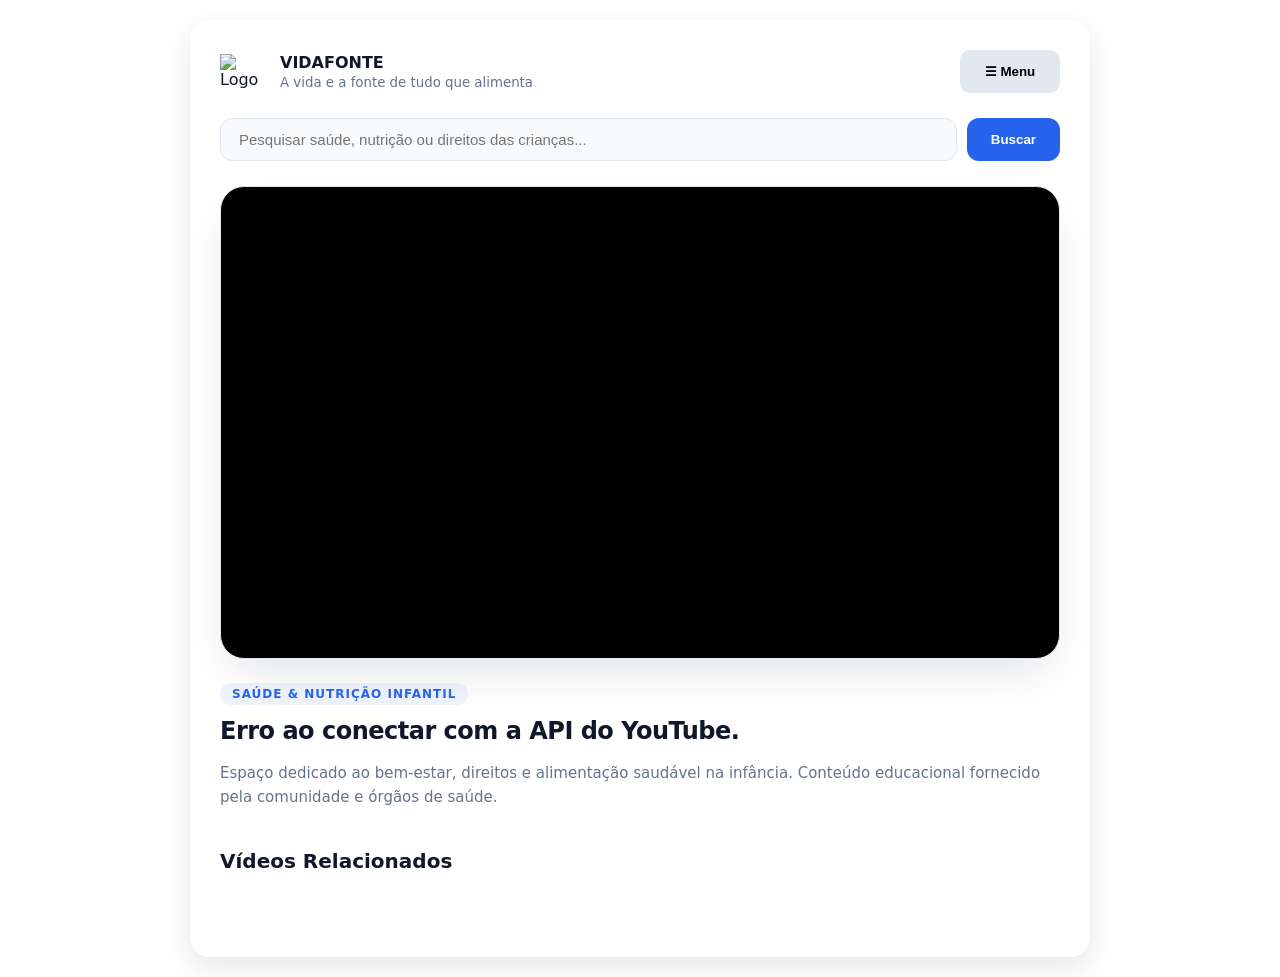
==== index.html @ 1027404d "Add files via upload" ====
<!DOCTYPE html>
<html lang="pt">

<head>
    <meta charset="UTF-8">
    <meta name="viewport" content="width=device-width, initial-scale=1.0">
    <title>VIDAFONTE - Saúde Infantil e Nutrição</title>

    <style>
:root {
    --bg-principal: #ffffff;
    --bg-card: #f8fafc;
    --accent: #2563eb;
    --texto: #0f172a;
    --sub-texto: #64748b;
    --borda-suave: #e2e8f0;
}

/* ================================
   CONFIGURAÇÃO GERAL
================================ */

* {
    box-sizing: border-box;
}

html {
    width: 100%;
}

body {
    margin: 0;
    font-family: 'Segoe UI', system-ui, -apple-system, sans-serif;
    background: var(--bg-principal);
    color: var(--texto);
    overflow-x: hidden;
    min-height: 100vh;
}

/* ================================
   CONTAINER PRINCIPAL
================================ */

.container {
    width: calc(100% - 40px);
    max-width: 900px;
    margin: 20px auto;
    background: white;
    border-radius: 20px;
    padding: 30px;
    box-shadow: 0 10px 30px rgba(0, 0, 0, 0.1);
}

/* ================================
   CABEÇALHO
================================ */

.header {
    display: flex;
    justify-content: space-between;
    align-items: center;
    gap: 20px;
}

.logo {
    display: flex;
    align-items: center;
    gap: 10px;
    min-width: 0;
}

.logo img {
    width: 50px;
    height: auto;
    flex-shrink: 0;
}

.logo small {
    color: var(--sub-texto);
}

/* ================================
   MENU DROPDOWN
================================ */

.menu-container {
    position: relative;
    display: inline-block;
    cursor: pointer;
    flex-shrink: 0;
}

.menu-btn {
    cursor: pointer;
    padding: 14px;
    border-radius: 10px;
    width: 100px;
    border: none;
    background: #e2e8f0;
    font-weight: 600;
}

.dropdown {
    display: none;
    position: absolute;
    top: 100%;
    right: 0;
    width: 220px;
    max-width: calc(100vw - 30px);
    background: rgb(227, 227, 235);
    border-radius: 10px;
    box-shadow: 0 0 12px rgba(0, 0, 0, 0.2);
    overflow: hidden;
    z-index: 1000;
}

.dropdown a {
    display: block;
    padding: 12px;
    text-decoration: none;
    color: #222;
    border-bottom: 1px solid #eee;
}

.dropdown a:hover {
    background: #f5f5f5;
}

/* ================================
   BARRA DE PESQUISA
================================ */

.search-bar-container {
    display: flex;
    gap: 10px;
    margin: 25px 0 15px 0;
    width: 100%;
}

.search-bar-container input {
    flex: 1;
    padding: 12px 18px;
    border: 1px solid var(--borda-suave);
    border-radius: 12px;
    font-size: 15px;
    outline: none;
    background: var(--bg-card);
    transition: border-color 0.2s;
}

.search-bar-container input:focus {
    border-color: var(--accent);
    background: #fff;
}

.search-bar-container button {
    background: var(--accent);
    color: white;
    border: none;
    padding: 12px 24px;
    border-radius: 12px;
    font-weight: 600;
    cursor: pointer;
    transition: background 0.2s;
}

.search-bar-container button:hover {
    background: #1d4ed8;
}

/* ================================
   CONTEÚDO PRINCIPAL
================================ */

.content-wrapper {
    width: 100%;
    max-width: 1200px;
    margin: 0 auto;
    padding: 10px 0 30px;
}

.secao-player {
    margin-bottom: 40px;
    position: relative;
}

.player-moldura {
    width: 100%;
    background: #000;
    border-radius: 24px;
    overflow: hidden;
    box-shadow: 0 20px 50px -15px rgba(15, 23, 42, 0.15);
    aspect-ratio: 16 / 9;
    border: 1px solid var(--borda-suave);
}

#videoPrincipal {
    width: 100%;
    height: 100%;
    border: none;
}

/* ================================
   INFORMAÇÕES DO VÍDEO
================================ */

.info-video-principal {
    margin-top: 24px;
}

.tag-canal {
    display: inline-block;
    background: rgba(37, 99, 235, 0.08);
    color: var(--accent);
    padding: 4px 12px;
    border-radius: 20px;
    font-size: 12px;
    font-weight: 600;
    text-transform: uppercase;
    letter-spacing: 1px;
    margin-bottom: 12px;
}

h1#tituloVideo {
    font-size: 24px;
    margin: 0 0 16px;
    font-weight: 700;
    letter-spacing: -0.5px;
}

.descricao-texto {
    color: var(--sub-texto);
    font-size: 15px;
    line-height: 1.6;
    margin-top: 15px;
}

/* ================================
   VITRINE DE VÍDEOS
================================ */

.secao-vitrine {
    margin-top: 40px;
}

.vitrine-topo {
    display: flex;
    justify-content: space-between;
    align-items: center;
    margin-bottom: 24px;
}

.vitrine-titulo {
    font-size: 20px;
    font-weight: 700;
    margin: 0;
}

.grade-conteudo {
    display: grid;
    grid-template-columns: repeat(auto-fit, minmax(min(260px, 100%), 1fr));
    gap: 20px;
}

.card-streaming {
    background: var(--bg-card);
    border-radius: 16px;
    overflow: hidden;
    cursor: pointer;
    border: 1px solid var(--borda-suave);
    transition: transform 0.3s, border-color 0.3s;
}

.card-streaming:hover {
    transform: translateY(-4px);
    border-color: rgba(37, 99, 235, 0.4);
}

.preview-video-container {
    width: 100%;
    aspect-ratio: 16 / 9;
    background: #000;
    position: relative;
    overflow: hidden;
}

.preview-video-container img {
    width: 100%;
    height: 100%;
    object-fit: cover;
}

.detalhes-card {
    padding: 15px;
}

.detalhes-card h4 {
    margin: 0 0 8px;
    font-size: 14px;
    font-weight: 600;
    line-height: 1.4;
    color: var(--texto);
}

.detalhes-card .categoria-card {
    font-size: 11px;
    text-transform: uppercase;
    color: var(--accent);
    font-weight: 700;
    margin-bottom: 4px;
}

/* ================================
   RESPONSIVIDADE
================================ */

@media (max-width: 600px) {
    .container {
        width: calc(100% - 20px);
        padding: 15px;
    }
    .grade-conteudo {
        grid-template-columns: 1fr;
    }
    .search-bar-container {
        flex-direction: column;
    }
    .search-bar-container button {
        width: 100%;
    }
}
    </style>
</head>

<body>

    <div class="container">
        <!-- HEADER -->
        <div class="header">
            <div class="logo">
                <img src="conceito-de-design-do-logotipo-da-super-nutricao_761413-6186.avif" alt="Logo">
                <div>
                    <strong>VIDAFONTE</strong><br>
                    <small>A vida e a fonte de tudo que alimenta</small>
                </div>
            </div>

            <div class="menu-container">
                <button class="menu-btn" onclick="toggleMenu()">☰ Menu</button>
                <div class="dropdown" id="menu">
                    <a href="cooonver.html"> Assistente IA</a>
                    <a href="puto.html"> Perfil</a>
                    <a href="difinicoes.html"> Definições</a>
                    <a href="acessibilidade.html"> Acessibilidade</a>
                    <a href="feedback.html"> Feedback</a>
                    <a href="Denuncia.html"> Denúncia</a>
                    <a href="sobree.html">ℹ Sobre</a>
                    <a href="Login 2.js.html"> Sair da Conta</a>
                </div>
            </div>
        </div>

        <!-- BARRA DE PESQUISA -->
        <div class="search-bar-container">
            <input type="text" id="campoPesquisa" placeholder="Pesquisar saúde, nutrição ou direitos das crianças...">
            <button onclick="realizarPesquisa()">Buscar</button>
        </div>

        <!-- CONTEÚDO PRINCIPAL -->
        <div class="content-wrapper">
            
            <!-- Zona do Player do YouTube -->
            <section class="secao-player">
                <div class="player-moldura">
                    <iframe id="videoPrincipal" src="" allow="accelerometer; autoplay; clipboard-write; encrypted-media; gyroscope; picture-in-picture" allowfullscreen></iframe>
                </div>

                <div class="info-video-principal">
                    <span class="tag-canal">Saúde & Nutrição Infantil</span>
                    <h1 id="tituloVideo">Carregando conteúdo...</h1>
                    <p class="descricao-texto">
                        Espaço dedicado ao bem-estar, direitos e alimentação saudável na infância. Conteúdo educacional fornecido pela comunidade e órgãos de saúde.
                    </p>
                </div>
            </section>

            <!-- Vitrine de Recomendações -->
            <section class="secao-vitrine">
                <div class="vitrine-topo">
                    <h3 class="vitrine-titulo">Vídeos Relacionados</h3>
                </div>
                
                <div id="listaVideosLaterais" class="grade-conteudo">
                    <!-- Vídeos do YouTube serão inseridos aqui dinamicamente -->
                </div>
            </section>

        </div>
    </div>

    <script>
        // COLE SUA CHAVE DE API DO YOUTUBE AQUI ABAIXO:
        const API_KEY = 'AIzaSyAIVenDhGIM1LxmKqV6yWnnQmt8FpguHSk'; 

        // Contexto fixo para garantir que as pesquisas fiquem no tema do site
        const CONTEXTO_BASE = 'saude infantil nutricao alimentacao saudavel direitos das criancas';

        function toggleMenu() {
            const menu = document.getElementById('menu');
            menu.style.display = (menu.style.display === 'block') ? 'none' : 'block';
        }

        // Evento para pesquisar ao pressionar Enter no campo de entrada
        document.getElementById('campoPesquisa').addEventListener('keypress', function (e) {
            if (e.key === 'Enter') {
                realizarPesquisa();
            }
        });

        function realizarPesquisa() {
            const termoUsuario = document.getElementById('campoPesquisa').value.trim();
            if (termoUsuario) {
                // Combina o termo do usuário com o contexto de saúde e nutrição infantil
                const buscaCombinada = `${termoUsuario} ${CONTEXTO_BASE}`;
                carregarVideosYouTube(buscaCombinada);
            } else {
                carregarVideosYouTube(CONTEXTO_BASE);
            }
        }

        async function carregarVideosYouTube(termoBusca) {
            const url = `https://www.googleapis.com/youtube/v3/search?part=snippet&maxResults=7&q=${encodeURIComponent(termoBusca)}&type=video&key=${API_KEY}`;

            try {
                const response = await fetch(url);
                const data = await response.json();

                if (data.items && data.items.length > 0) {
                    // Define o primeiro resultado como o vídeo em destaque
                    const primeiroVideo = data.items[0];
                    reproduzirVideo(primeiroVideo.id.videoId, primeiroVideo.snippet.title);

                    // Renderiza os restantes na vitrine inferior
                    const containerVitrine = document.getElementById("listaVideosLaterais");
                    containerVitrine.innerHTML = '';

                    data.items.slice(1).forEach(item => {
                        const videoId = item.id.videoId;
                        const titulo = item.snippet.title;
                        const capa = item.snippet.thumbnails.high.url;

                        containerVitrine.innerHTML += `
                            <div class="card-streaming" onclick="reproduzirVideo('${videoId}', '${escapeHtml(titulo)}')">
                                <div class="preview-video-container">
                                    <img src="${capa}" alt="${titulo}">
                                </div>
                                <div class="detalhes-card">
                                    <div class="categoria-card">Saúde & Nutrição</div>
                                    <h4>${titulo}</h4>
                                    <p>VIDAFONTE - YouTube</p>
                                </div>
                            </div>
                        `;
                    });
                } else {
                    document.getElementById('tituloVideo').innerText = "Nenhum vídeo encontrado.";
                }
            } catch (error) {
                console.error("Erro ao carregar vídeos:", error);
                document.getElementById('tituloVideo').innerText = "Erro ao conectar com a API do YouTube.";
            }
        }

     function reproduzirVideo(videoId, titulo) {
    const player = document.getElementById('videoPrincipal');
    
    // Adiciona origin e remove parâmetros incompatíveis para evitar o Error 153
    const origin = window.location.origin !== "null" ? window.location.origin : "http://localhost";
    player.src = `https://www.youtube.com/embed/${videoId}?autoplay=1&enablejsapi=1&origin=${encodeURIComponent(origin)}`;
    
    document.getElementById('tituloVideo').innerText = titulo;
    window.scrollTo({ top: 0, behavior: 'smooth' });
}

        function escapeHtml(text) {
            return text.replace(/'/g, "\\'").replace(/"/g, '&quot;');
        }

        // Carrega os vídeos iniciais ao abrir a página
        window.onload = () => carregarVideosYouTube(CONTEXTO_BASE);
    </script>

</body>
</html>
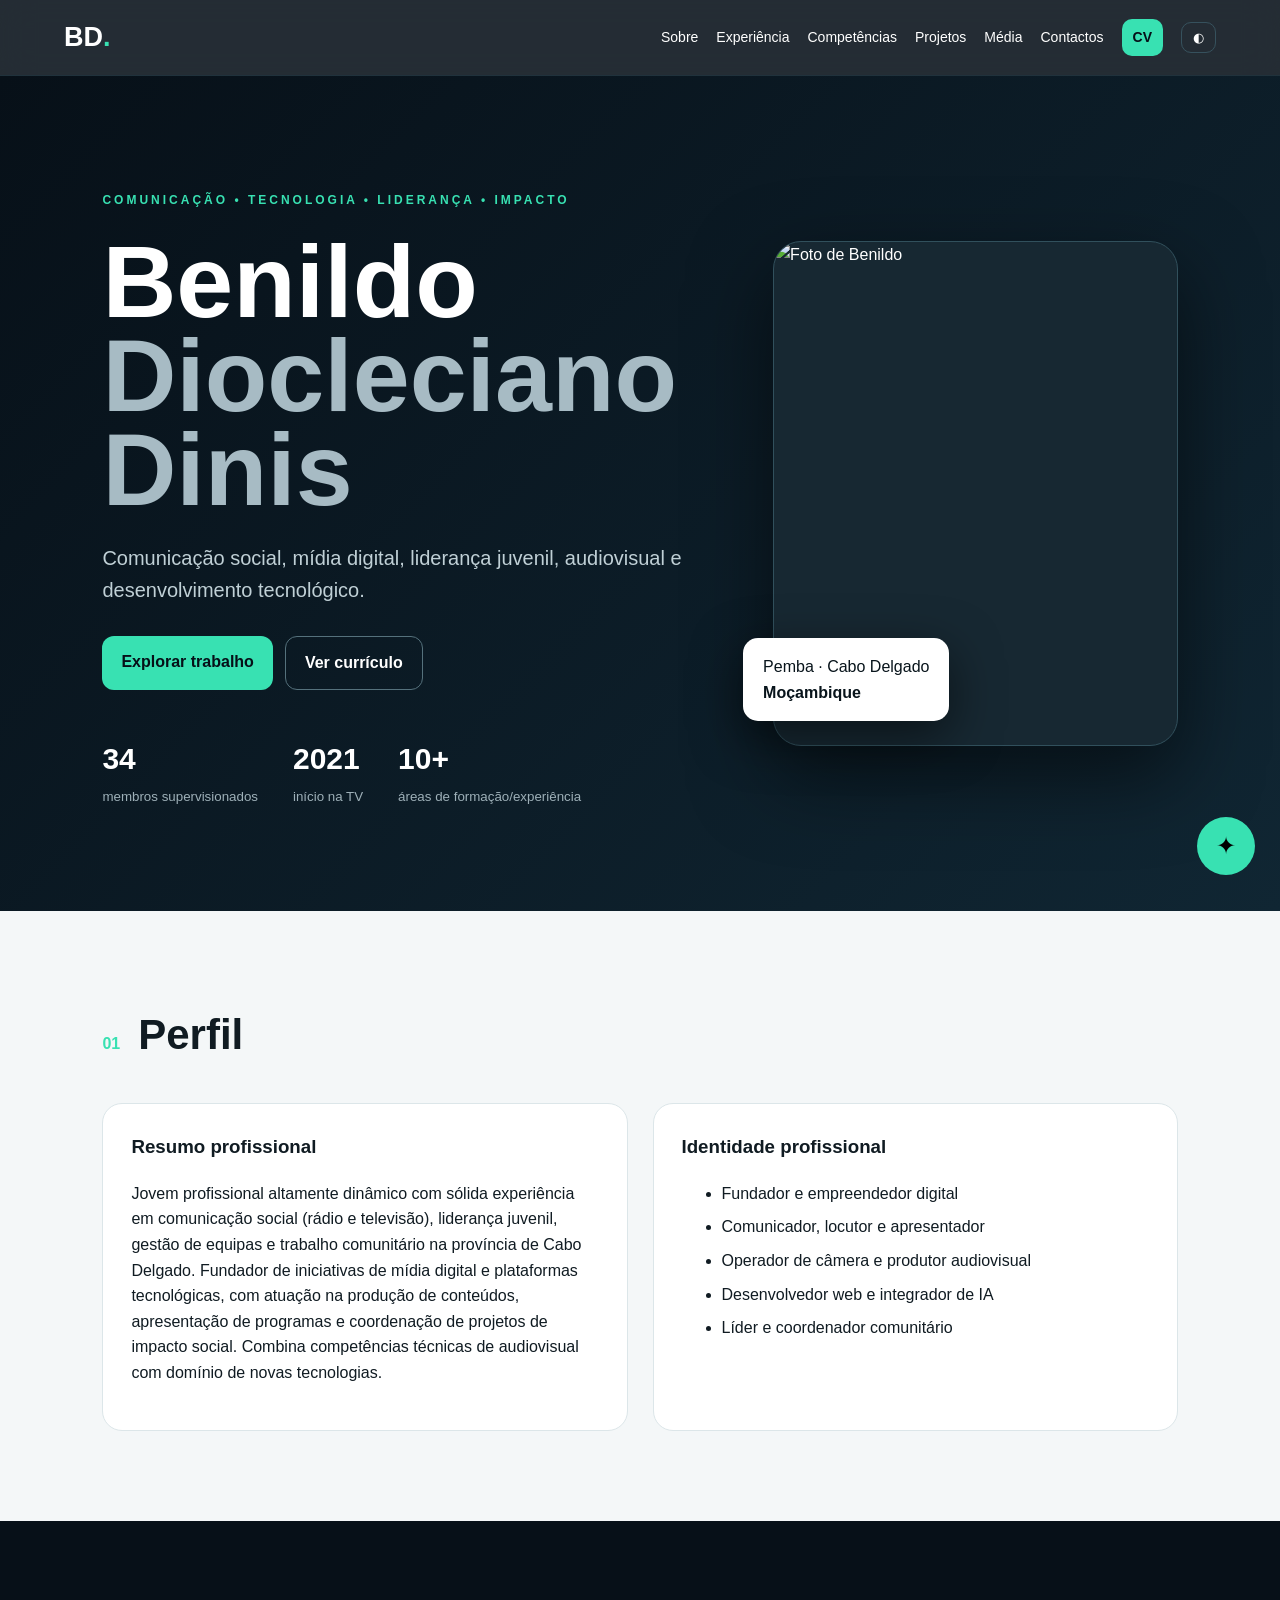
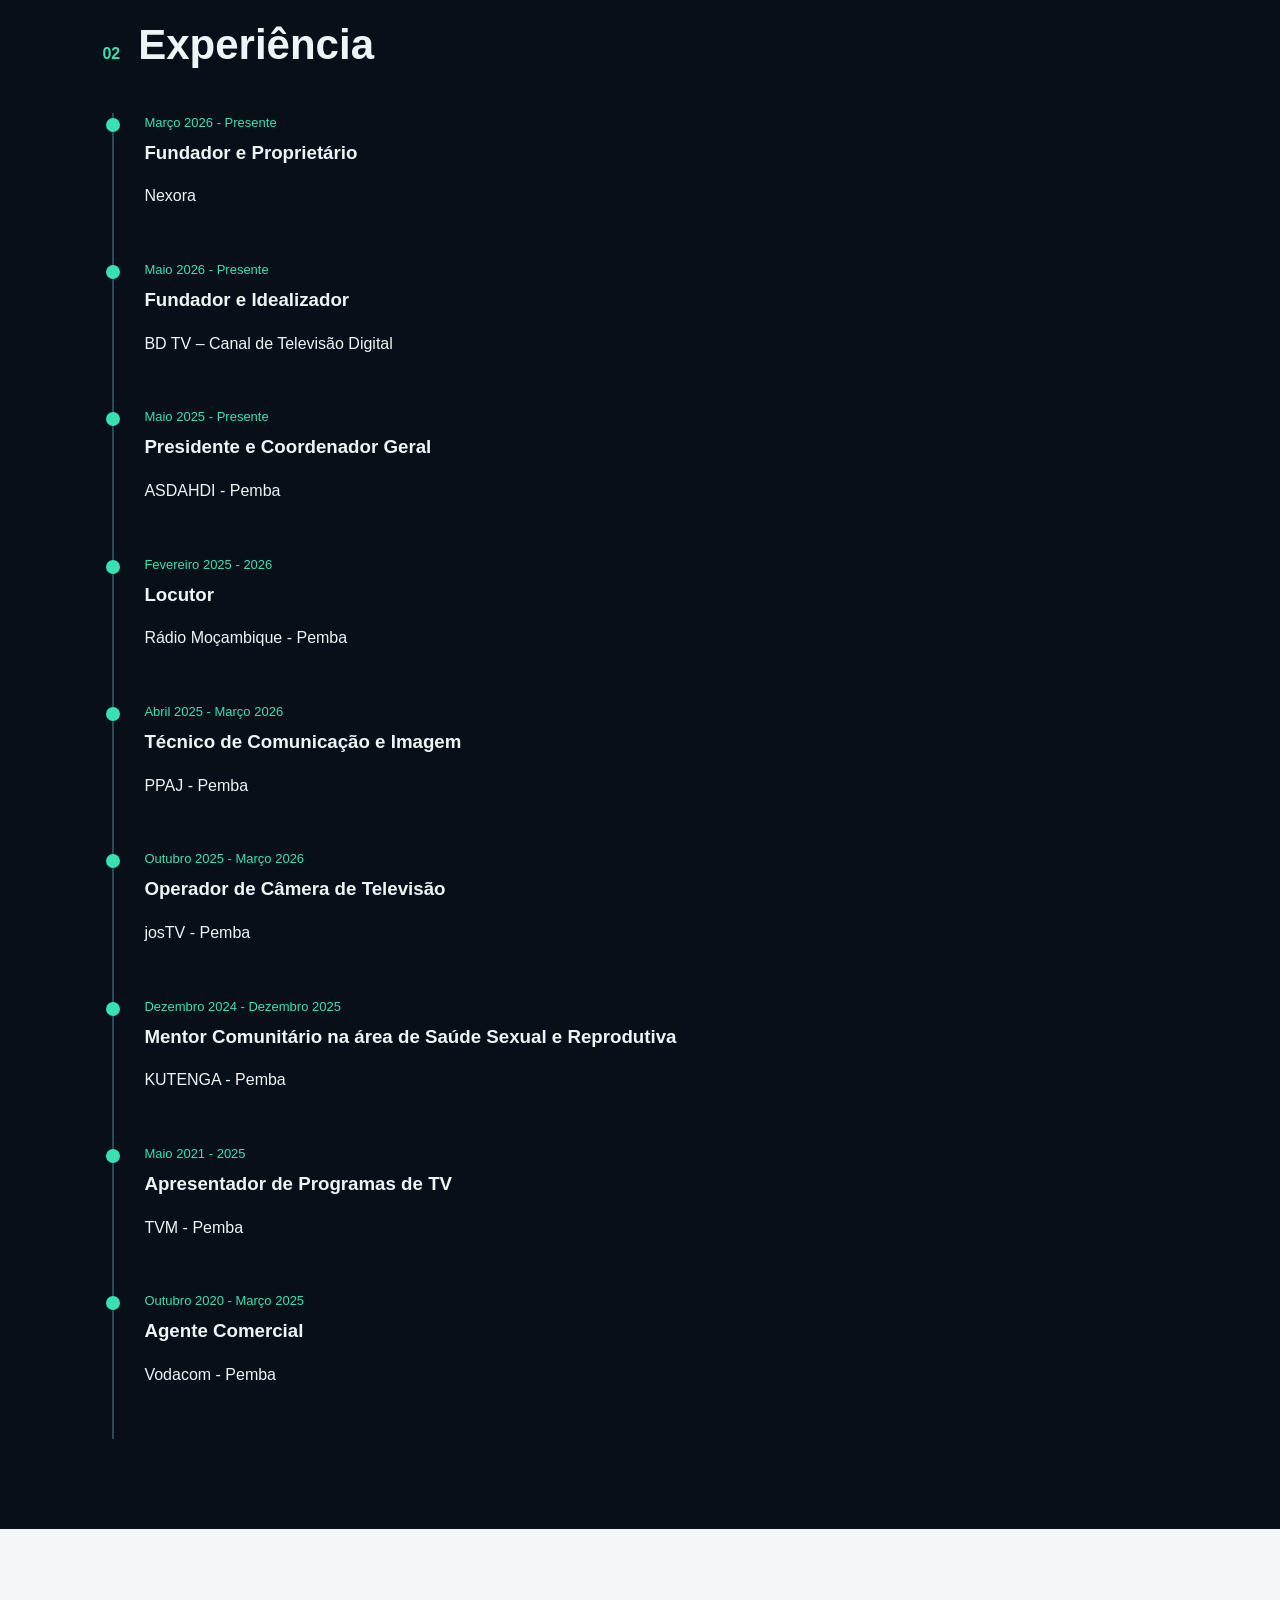
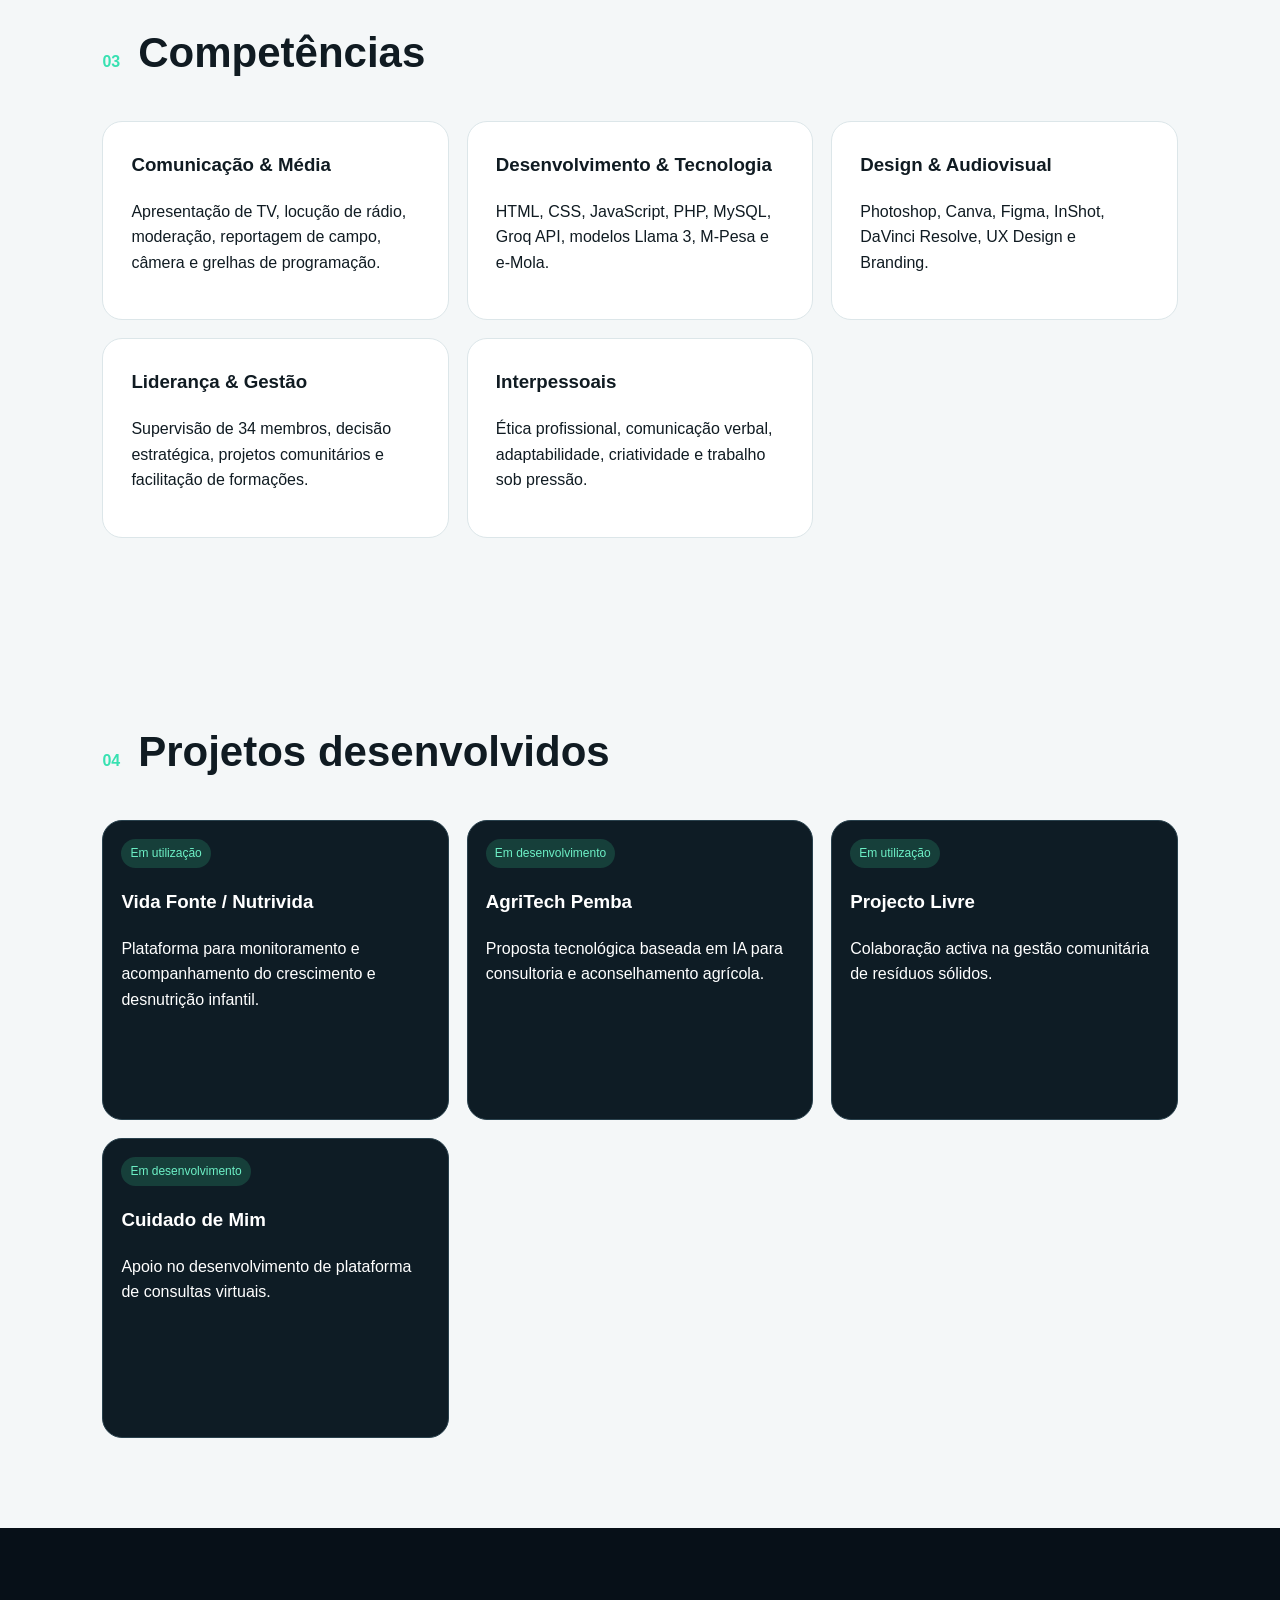
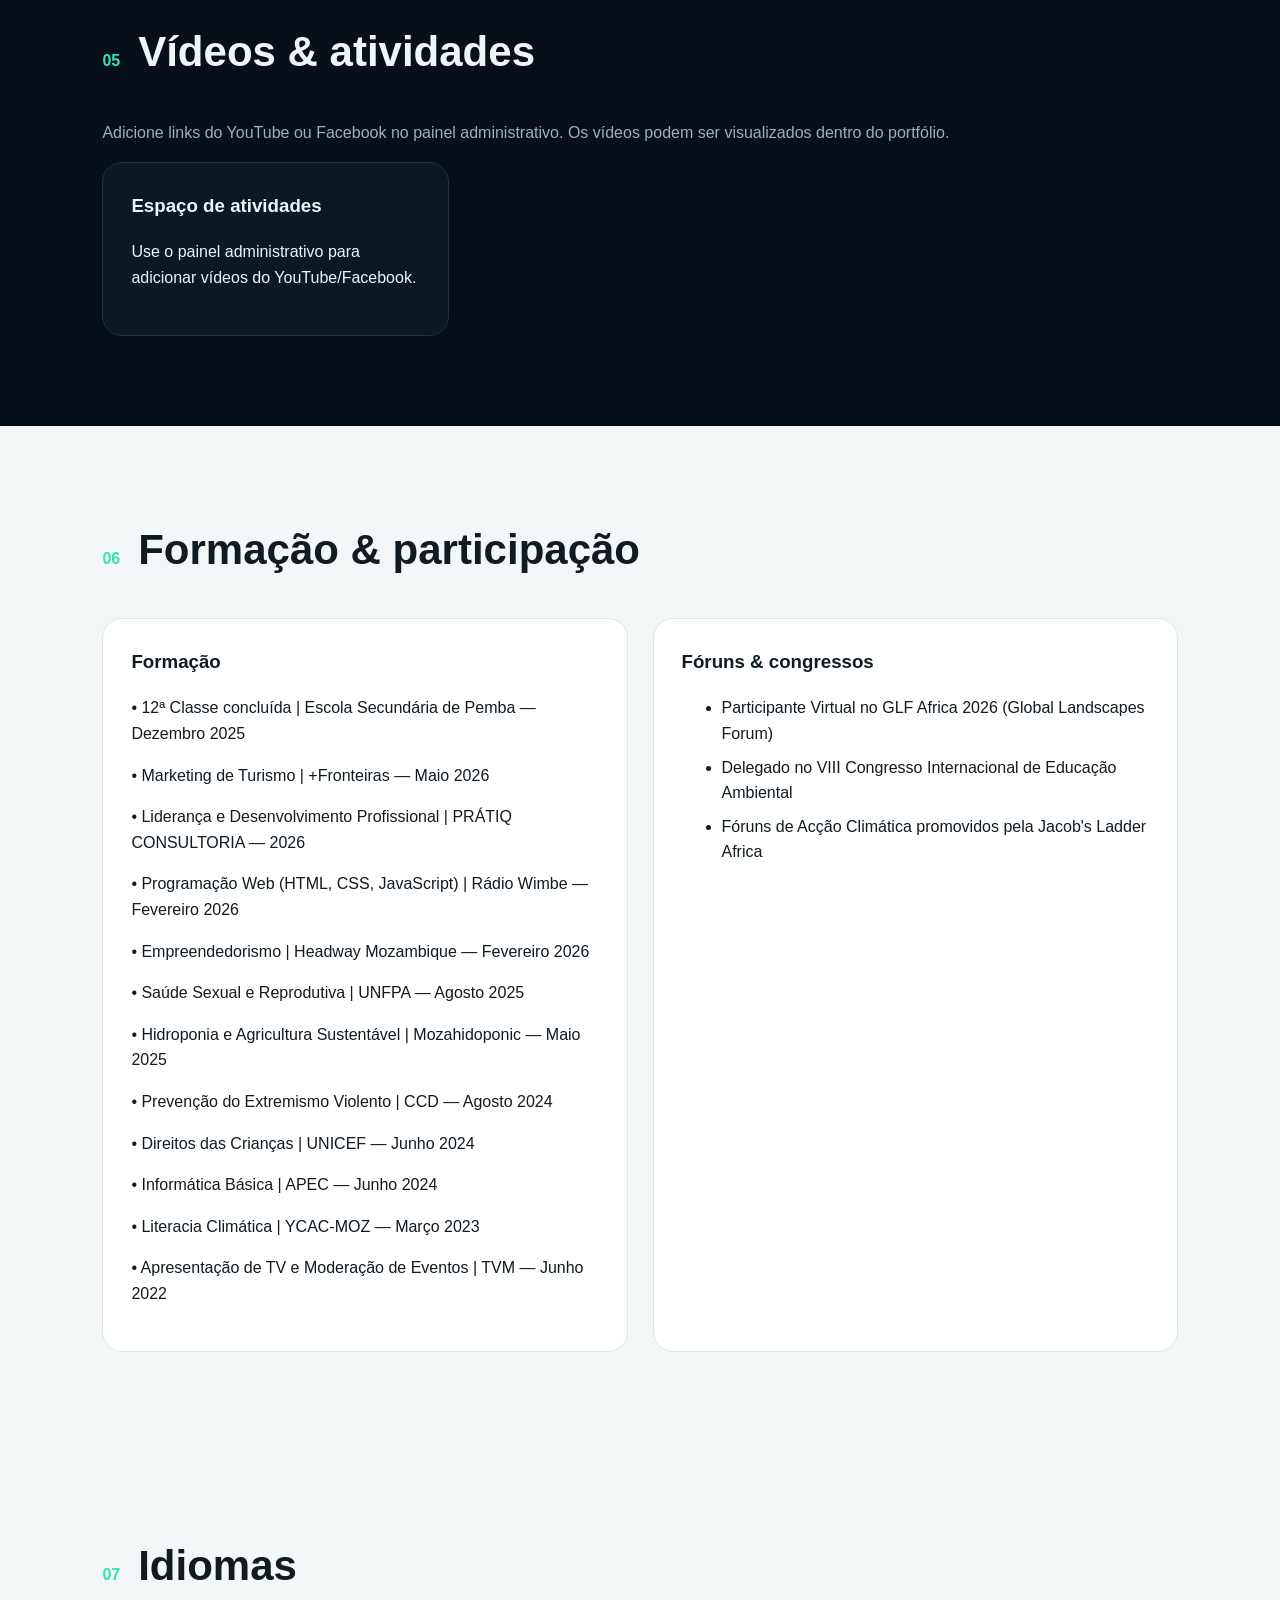
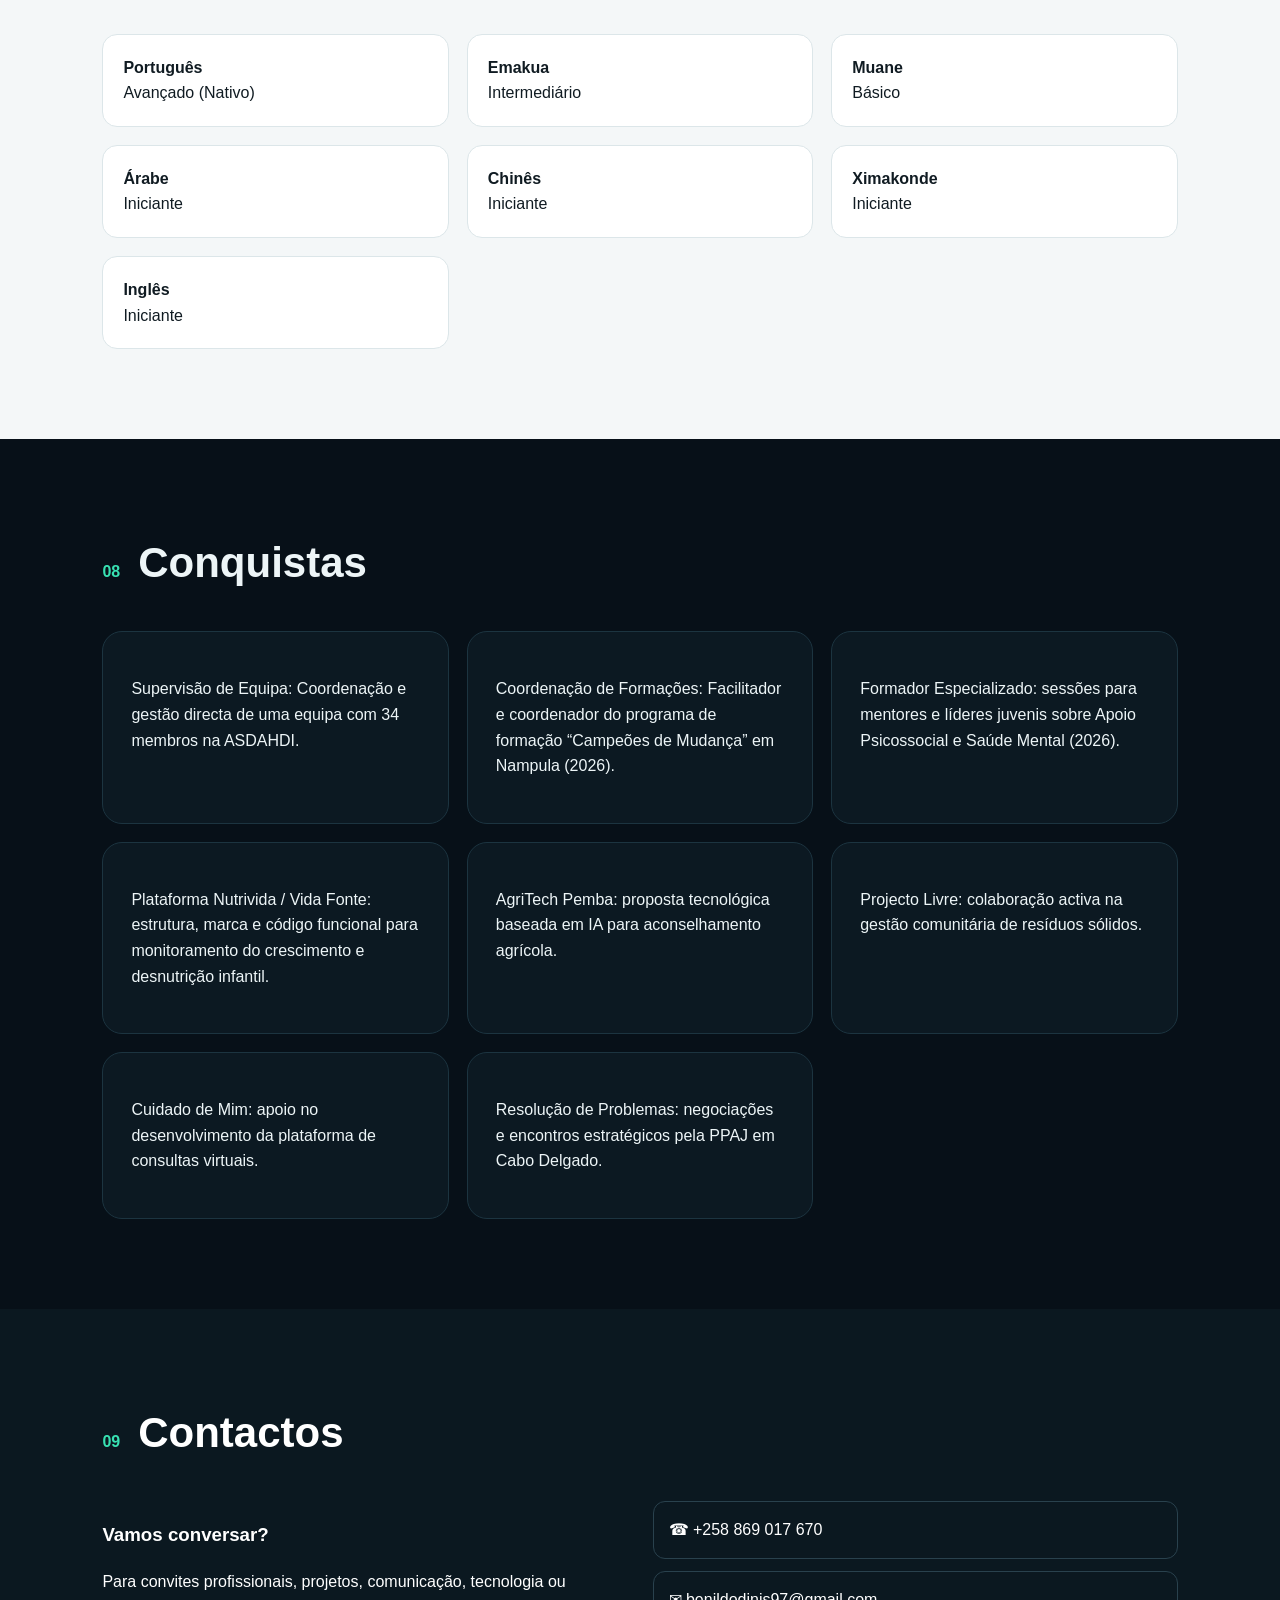
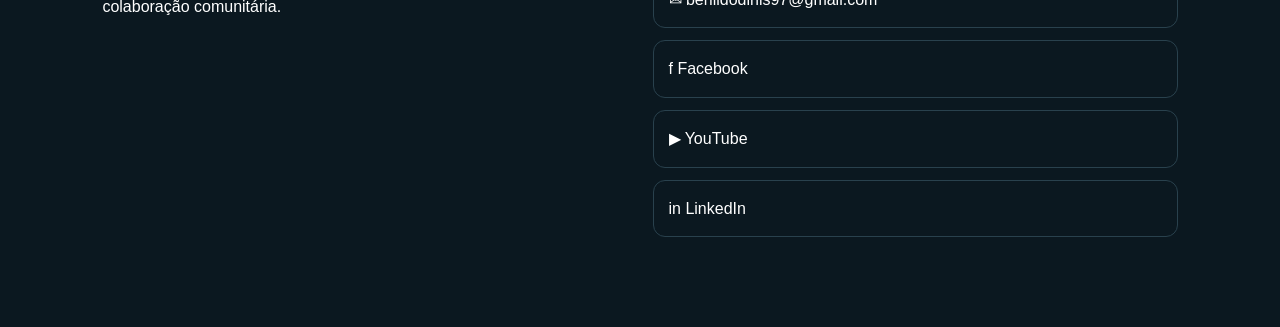
==== commit a745cb71: "Add files via upload" ====
--- a/index.html
+++ b/index.html
@@ -1,494 +1,112 @@
-<!DOCTYPE html>
-<html lang="pt">
-
-<head>
-    <meta charset="UTF-8">
-    <meta name="viewport" content="width=device-width, initial-scale=1.0">
-    <title>VIDAFONTE - Saúde Infantil e Nutrição</title>
-
-    <style>
-:root {
-    --bg-principal: #ffffff;
-    --bg-card: #f8fafc;
-    --accent: #2563eb;
-    --texto: #0f172a;
-    --sub-texto: #64748b;
-    --borda-suave: #e2e8f0;
-}
-
-/* ================================
-   CONFIGURAÇÃO GERAL
-================================ */
-
-* {
-    box-sizing: border-box;
-}
-
-html {
-    width: 100%;
-}
-
-body {
-    margin: 0;
-    font-family: 'Segoe UI', system-ui, -apple-system, sans-serif;
-    background: var(--bg-principal);
-    color: var(--texto);
-    overflow-x: hidden;
-    min-height: 100vh;
-}
-
-/* ================================
-   CONTAINER PRINCIPAL
-================================ */
-
-.container {
-    width: calc(100% - 40px);
-    max-width: 900px;
-    margin: 20px auto;
-    background: white;
-    border-radius: 20px;
-    padding: 30px;
-    box-shadow: 0 10px 30px rgba(0, 0, 0, 0.1);
-}
-
-/* ================================
-   CABEÇALHO
-================================ */
-
-.header {
-    display: flex;
-    justify-content: space-between;
-    align-items: center;
-    gap: 20px;
-}
-
-.logo {
-    display: flex;
-    align-items: center;
-    gap: 10px;
-    min-width: 0;
-}
-
-.logo img {
-    width: 50px;
-    height: auto;
-    flex-shrink: 0;
-}
-
-.logo small {
-    color: var(--sub-texto);
-}
-
-/* ================================
-   MENU DROPDOWN
-================================ */
-
-.menu-container {
-    position: relative;
-    display: inline-block;
-    cursor: pointer;
-    flex-shrink: 0;
-}
-
-.menu-btn {
-    cursor: pointer;
-    padding: 14px;
-    border-radius: 10px;
-    width: 100px;
-    border: none;
-    background: #e2e8f0;
-    font-weight: 600;
-}
-
-.dropdown {
-    display: none;
-    position: absolute;
-    top: 100%;
-    right: 0;
-    width: 220px;
-    max-width: calc(100vw - 30px);
-    background: rgb(227, 227, 235);
-    border-radius: 10px;
-    box-shadow: 0 0 12px rgba(0, 0, 0, 0.2);
-    overflow: hidden;
-    z-index: 1000;
-}
-
-.dropdown a {
-    display: block;
-    padding: 12px;
-    text-decoration: none;
-    color: #222;
-    border-bottom: 1px solid #eee;
-}
-
-.dropdown a:hover {
-    background: #f5f5f5;
-}
-
-/* ================================
-   BARRA DE PESQUISA
-================================ */
-
-.search-bar-container {
-    display: flex;
-    gap: 10px;
-    margin: 25px 0 15px 0;
-    width: 100%;
-}
-
-.search-bar-container input {
-    flex: 1;
-    padding: 12px 18px;
-    border: 1px solid var(--borda-suave);
-    border-radius: 12px;
-    font-size: 15px;
-    outline: none;
-    background: var(--bg-card);
-    transition: border-color 0.2s;
-}
-
-.search-bar-container input:focus {
-    border-color: var(--accent);
-    background: #fff;
-}
-
-.search-bar-container button {
-    background: var(--accent);
-    color: white;
-    border: none;
-    padding: 12px 24px;
-    border-radius: 12px;
-    font-weight: 600;
-    cursor: pointer;
-    transition: background 0.2s;
-}
-
-.search-bar-container button:hover {
-    background: #1d4ed8;
-}
-
-/* ================================
-   CONTEÚDO PRINCIPAL
-================================ */
-
-.content-wrapper {
-    width: 100%;
-    max-width: 1200px;
-    margin: 0 auto;
-    padding: 10px 0 30px;
-}
-
-.secao-player {
-    margin-bottom: 40px;
-    position: relative;
-}
-
-.player-moldura {
-    width: 100%;
-    background: #000;
-    border-radius: 24px;
-    overflow: hidden;
-    box-shadow: 0 20px 50px -15px rgba(15, 23, 42, 0.15);
-    aspect-ratio: 16 / 9;
-    border: 1px solid var(--borda-suave);
-}
-
-#videoPrincipal {
-    width: 100%;
-    height: 100%;
-    border: none;
-}
-
-/* ================================
-   INFORMAÇÕES DO VÍDEO
-================================ */
-
-.info-video-principal {
-    margin-top: 24px;
-}
-
-.tag-canal {
-    display: inline-block;
-    background: rgba(37, 99, 235, 0.08);
-    color: var(--accent);
-    padding: 4px 12px;
-    border-radius: 20px;
-    font-size: 12px;
-    font-weight: 600;
-    text-transform: uppercase;
-    letter-spacing: 1px;
-    margin-bottom: 12px;
-}
-
-h1#tituloVideo {
-    font-size: 24px;
-    margin: 0 0 16px;
-    font-weight: 700;
-    letter-spacing: -0.5px;
-}
-
-.descricao-texto {
-    color: var(--sub-texto);
-    font-size: 15px;
-    line-height: 1.6;
-    margin-top: 15px;
-}
-
-/* ================================
-   VITRINE DE VÍDEOS
-================================ */
-
-.secao-vitrine {
-    margin-top: 40px;
-}
-
-.vitrine-topo {
-    display: flex;
-    justify-content: space-between;
-    align-items: center;
-    margin-bottom: 24px;
-}
-
-.vitrine-titulo {
-    font-size: 20px;
-    font-weight: 700;
-    margin: 0;
-}
-
-.grade-conteudo {
-    display: grid;
-    grid-template-columns: repeat(auto-fit, minmax(min(260px, 100%), 1fr));
-    gap: 20px;
-}
-
-.card-streaming {
-    background: var(--bg-card);
-    border-radius: 16px;
-    overflow: hidden;
-    cursor: pointer;
-    border: 1px solid var(--borda-suave);
-    transition: transform 0.3s, border-color 0.3s;
-}
-
-.card-streaming:hover {
-    transform: translateY(-4px);
-    border-color: rgba(37, 99, 235, 0.4);
-}
-
-.preview-video-container {
-    width: 100%;
-    aspect-ratio: 16 / 9;
-    background: #000;
-    position: relative;
-    overflow: hidden;
-}
-
-.preview-video-container img {
-    width: 100%;
-    height: 100%;
-    object-fit: cover;
-}
-
-.detalhes-card {
-    padding: 15px;
-}
-
-.detalhes-card h4 {
-    margin: 0 0 8px;
-    font-size: 14px;
-    font-weight: 600;
-    line-height: 1.4;
-    color: var(--texto);
-}
-
-.detalhes-card .categoria-card {
-    font-size: 11px;
-    text-transform: uppercase;
-    color: var(--accent);
-    font-weight: 700;
-    margin-bottom: 4px;
-}
-
-/* ================================
-   RESPONSIVIDADE
-================================ */
-
-@media (max-width: 600px) {
-    .container {
-        width: calc(100% - 20px);
-        padding: 15px;
-    }
-    .grade-conteudo {
-        grid-template-columns: 1fr;
-    }
-    .search-bar-container {
-        flex-direction: column;
-    }
-    .search-bar-container button {
-        width: 100%;
-    }
-}
-    </style>
-</head>
-
-<body>
-
-    <div class="container">
-        <!-- HEADER -->
-        <div class="header">
-            <div class="logo">
-                <img src="conceito-de-design-do-logotipo-da-super-nutricao_761413-6186.avif" alt="Logo">
-                <div>
-                    <strong>VIDAFONTE</strong><br>
-                    <small>A vida e a fonte de tudo que alimenta</small>
-                </div>
-            </div>
-
-            <div class="menu-container">
-                <button class="menu-btn" onclick="toggleMenu()">☰ Menu</button>
-                <div class="dropdown" id="menu">
-                    <a href="cooonver.html"> Assistente IA</a>
-                    <a href="puto.html"> Perfil</a>
-                    <a href="difinicoes.html"> Definições</a>
-                    <a href="acessibilidade.html"> Acessibilidade</a>
-                    <a href="feedback.html"> Feedback</a>
-                    <a href="Denuncia.html"> Denúncia</a>
-                    <a href="sobree.html">ℹ Sobre</a>
-                    <a href="Login 2.js.html"> Sair da Conta</a>
-                </div>
-            </div>
-        </div>
-
-        <!-- BARRA DE PESQUISA -->
-        <div class="search-bar-container">
-            <input type="text" id="campoPesquisa" placeholder="Pesquisar saúde, nutrição ou direitos das crianças...">
-            <button onclick="realizarPesquisa()">Buscar</button>
-        </div>
-
-        <!-- CONTEÚDO PRINCIPAL -->
-        <div class="content-wrapper">
-            
-            <!-- Zona do Player do YouTube -->
-            <section class="secao-player">
-                <div class="player-moldura">
-                    <iframe id="videoPrincipal" src="" allow="accelerometer; autoplay; clipboard-write; encrypted-media; gyroscope; picture-in-picture" allowfullscreen></iframe>
-                </div>
-
-                <div class="info-video-principal">
-                    <span class="tag-canal">Saúde & Nutrição Infantil</span>
-                    <h1 id="tituloVideo">Carregando conteúdo...</h1>
-                    <p class="descricao-texto">
-                        Espaço dedicado ao bem-estar, direitos e alimentação saudável na infância. Conteúdo educacional fornecido pela comunidade e órgãos de saúde.
-                    </p>
-                </div>
-            </section>
-
-            <!-- Vitrine de Recomendações -->
-            <section class="secao-vitrine">
-                <div class="vitrine-topo">
-                    <h3 class="vitrine-titulo">Vídeos Relacionados</h3>
-                </div>
-                
-                <div id="listaVideosLaterais" class="grade-conteudo">
-                    <!-- Vídeos do YouTube serão inseridos aqui dinamicamente -->
-                </div>
-            </section>
-
-        </div>
-    </div>
-
-    <script>
-        // COLE SUA CHAVE DE API DO YOUTUBE AQUI ABAIXO:
-        const API_KEY = 'AIzaSyAIVenDhGIM1LxmKqV6yWnnQmt8FpguHSk'; 
-
-        // Contexto fixo para garantir que as pesquisas fiquem no tema do site
-        const CONTEXTO_BASE = 'saude infantil nutricao alimentacao saudavel direitos das criancas';
-
-        function toggleMenu() {
-            const menu = document.getElementById('menu');
-            menu.style.display = (menu.style.display === 'block') ? 'none' : 'block';
-        }
-
-        // Evento para pesquisar ao pressionar Enter no campo de entrada
-        document.getElementById('campoPesquisa').addEventListener('keypress', function (e) {
-            if (e.key === 'Enter') {
-                realizarPesquisa();
-            }
-        });
-
-        function realizarPesquisa() {
-            const termoUsuario = document.getElementById('campoPesquisa').value.trim();
-            if (termoUsuario) {
-                // Combina o termo do usuário com o contexto de saúde e nutrição infantil
-                const buscaCombinada = `${termoUsuario} ${CONTEXTO_BASE}`;
-                carregarVideosYouTube(buscaCombinada);
-            } else {
-                carregarVideosYouTube(CONTEXTO_BASE);
-            }
-        }
-
-        async function carregarVideosYouTube(termoBusca) {
-            const url = `https://www.googleapis.com/youtube/v3/search?part=snippet&maxResults=7&q=${encodeURIComponent(termoBusca)}&type=video&key=${API_KEY}`;
-
-            try {
-                const response = await fetch(url);
-                const data = await response.json();
-
-                if (data.items && data.items.length > 0) {
-                    // Define o primeiro resultado como o vídeo em destaque
-                    const primeiroVideo = data.items[0];
-                    reproduzirVideo(primeiroVideo.id.videoId, primeiroVideo.snippet.title);
-
-                    // Renderiza os restantes na vitrine inferior
-                    const containerVitrine = document.getElementById("listaVideosLaterais");
-                    containerVitrine.innerHTML = '';
-
-                    data.items.slice(1).forEach(item => {
-                        const videoId = item.id.videoId;
-                        const titulo = item.snippet.title;
-                        const capa = item.snippet.thumbnails.high.url;
-
-                        containerVitrine.innerHTML += `
-                            <div class="card-streaming" onclick="reproduzirVideo('${videoId}', '${escapeHtml(titulo)}')">
-                                <div class="preview-video-container">
-                                    <img src="${capa}" alt="${titulo}">
-                                </div>
-                                <div class="detalhes-card">
-                                    <div class="categoria-card">Saúde & Nutrição</div>
-                                    <h4>${titulo}</h4>
-                                    <p>VIDAFONTE - YouTube</p>
-                                </div>
-                            </div>
-                        `;
-                    });
-                } else {
-                    document.getElementById('tituloVideo').innerText = "Nenhum vídeo encontrado.";
-                }
-            } catch (error) {
-                console.error("Erro ao carregar vídeos:", error);
-                document.getElementById('tituloVideo').innerText = "Erro ao conectar com a API do YouTube.";
-            }
-        }
-
-     function reproduzirVideo(videoId, titulo) {
-    const player = document.getElementById('videoPrincipal');
-    
-    // Adiciona origin e remove parâmetros incompatíveis para evitar o Error 153
-    const origin = window.location.origin !== "null" ? window.location.origin : "http://localhost";
-    player.src = `https://www.youtube.com/embed/${videoId}?autoplay=1&enablejsapi=1&origin=${encodeURIComponent(origin)}`;
-    
-    document.getElementById('tituloVideo').innerText = titulo;
-    window.scrollTo({ top: 0, behavior: 'smooth' });
-}
-
-        function escapeHtml(text) {
-            return text.replace(/'/g, "\\'").replace(/"/g, '&quot;');
-        }
-
-        // Carrega os vídeos iniciais ao abrir a página
-        window.onload = () => carregarVideosYouTube(CONTEXTO_BASE);
-    </script>
-
-</body>
+<!DOCTYPE html>
+<html lang="pt">
+<head>
+<meta charset="UTF-8">
+<meta name="viewport" content="width=device-width,initial-scale=1">
+<title>Benildo Diocleciano Dinis | Portfólio</title>
+<link rel="stylesheet" href="styles.css">
+</head>
+<body>
+<header class="topbar">
+  <a class="brand" href="#inicio">BD<span>.</span></a>
+  <nav>
+    <a href="#sobre">Sobre</a><a href="#experiencia">Experiência</a><a href="#competencias">Competências</a>
+    <a href="#projetos">Projetos</a><a href="#media">Média</a><a href="#contactos">Contactos</a>
+    <a class="cv-btn" href="cv.html">CV</a>
+    <button id="themeBtn" aria-label="Alternar tema">◐</button>
+  </nav>
+</header>
+
+<main>
+<section id="inicio" class="hero">
+  <div class="hero-copy">
+    <p class="eyebrow">COMUNICAÇÃO • TECNOLOGIA • LIDERANÇA • IMPACTO</p>
+    <h1>Benildo<br><span>Diocleciano Dinis</span></h1>
+    <p class="lead">Comunicação social, mídia digital, liderança juvenil, audiovisual e desenvolvimento tecnológico.</p>
+    <div class="actions"><a class="primary" href="#projetos">Explorar trabalho</a><a class="secondary" href="cv.html">Ver currículo</a></div>
+    <div class="stats"><div><b>34</b><small>membros supervisionados</small></div><div><b>2021</b><small>início na TV</small></div><div><b>10+</b><small>áreas de formação/experiência</small></div></div>
+  </div>
+  <div class="hero-visual">
+    <div class="portrait-frame"><img id="coverImage" src="assets/capa.jpg" alt="Foto de Benildo"></div>
+    <div class="floating-card">Pemba · Cabo Delgado<br><strong>Moçambique</strong></div>
+  </div>
+</section>
+
+<section id="sobre" class="section">
+  <div class="section-head"><span>01</span><h2>Perfil</h2></div>
+  <div class="profile-grid">
+    <article class="glass"><h3>Resumo profissional</h3><p>Jovem profissional altamente dinâmico com sólida experiência em comunicação social (rádio e televisão), liderança juvenil, gestão de equipas e trabalho comunitário na província de Cabo Delgado. Fundador de iniciativas de mídia digital e plataformas tecnológicas, com atuação na produção de conteúdos, apresentação de programas e coordenação de projetos de impacto social. Combina competências técnicas de audiovisual com domínio de novas tecnologias.</p></article>
+    <article class="glass"><h3>Identidade profissional</h3><ul><li>Fundador e empreendedor digital</li><li>Comunicador, locutor e apresentador</li><li>Operador de câmera e produtor audiovisual</li><li>Desenvolvedor web e integrador de IA</li><li>Líder e coordenador comunitário</li></ul></article>
+  </div>
+</section>
+
+<section id="experiencia" class="section dark-section">
+  <div class="section-head"><span>02</span><h2>Experiência</h2></div>
+  <div class="timeline" id="experienceList"></div>
+</section>
+
+<section id="competencias" class="section">
+  <div class="section-head"><span>03</span><h2>Competências</h2></div>
+  <div class="card-grid">
+    <article class="card"><h3>Comunicação & Média</h3><p>Apresentação de TV, locução de rádio, moderação, reportagem de campo, câmera e grelhas de programação.</p></article>
+    <article class="card"><h3>Desenvolvimento & Tecnologia</h3><p>HTML, CSS, JavaScript, PHP, MySQL, Groq API, modelos Llama 3, M-Pesa e e-Mola.</p></article>
+    <article class="card"><h3>Design & Audiovisual</h3><p>Photoshop, Canva, Figma, InShot, DaVinci Resolve, UX Design e Branding.</p></article>
+    <article class="card"><h3>Liderança & Gestão</h3><p>Supervisão de 34 membros, decisão estratégica, projetos comunitários e facilitação de formações.</p></article>
+    <article class="card"><h3>Interpessoais</h3><p>Ética profissional, comunicação verbal, adaptabilidade, criatividade e trabalho sob pressão.</p></article>
+  </div>
+</section>
+
+<section id="projetos" class="section">
+  <div class="section-head"><span>04</span><h2>Projetos desenvolvidos</h2></div>
+  <div class="project-grid" id="projectList"></div>
+</section>
+
+<section id="media" class="section dark-section">
+  <div class="section-head"><span>05</span><h2>Vídeos & atividades</h2></div>
+  <p class="muted">Adicione links do YouTube ou Facebook no painel administrativo. Os vídeos podem ser visualizados dentro do portfólio.</p>
+  <div class="media-grid" id="mediaList"></div>
+</section>
+
+<section id="formacao" class="section">
+  <div class="section-head"><span>06</span><h2>Formação & participação</h2></div>
+  <div class="two-col">
+    <article class="glass"><h3>Formação</h3><div id="educationList"></div></article>
+    <article class="glass"><h3>Fóruns & congressos</h3><ul id="forumList"></ul></article>
+  </div>
+</section>
+
+<section id="idiomas" class="section">
+  <div class="section-head"><span>07</span><h2>Idiomas</h2></div>
+  <div class="language-grid" id="languageList"></div>
+</section>
+
+<section id="conquistas" class="section dark-section">
+  <div class="section-head"><span>08</span><h2>Conquistas</h2></div>
+  <div class="card-grid" id="achievementList"></div>
+</section>
+
+<section id="contactos" class="section contact-section">
+  <div class="section-head"><span>09</span><h2>Contactos</h2></div>
+  <div class="contact-grid">
+    <div><h3>Vamos conversar?</h3><p>Para convites profissionais, projetos, comunicação, tecnologia ou colaboração comunitária.</p></div>
+    <div class="contact-links">
+      <a href="tel:+258869017670">☎ +258 869 017 670</a>
+      <a href="mailto:benildodinis97@gmail.com">✉ benildodinis97@gmail.com</a>
+      <a id="facebookLink" href="#" target="_blank">f Facebook</a>
+      <a id="youtubeLink" href="#" target="_blank">▶ YouTube</a>
+      <a id="linkedinLink" href="#" target="_blank">in LinkedIn</a>
+    </div>
+  </div>
+</section>
+</main>
+
+<button class="assistant-fab" id="assistantOpen">✦</button>
+<div class="assistant-panel" id="assistantPanel">
+  <div class="assistant-head"><strong>Assistente BD</strong><button id="assistantClose">×</button></div>
+  <div class="assistant-messages" id="assistantMessages"></div>
+  <form id="assistantForm"><input id="assistantInput" placeholder="Escreva a sua mensagem..." autocomplete="off"><button>Enviar</button></form>
+</div>
+<div id="lightbox" class="lightbox"><button id="lightboxClose">×</button><button id="prevBtn" class="nav-arrow left">‹</button><div id="lightboxContent"></div><button id="nextBtn" class="nav-arrow right">›</button></div>
+<script src="app.js"></script>
+</body>
 </html>
--- a/styles.css
+++ b/styles.css
@@ -0,0 +1,2 @@
+:root{--bg:#071018;--panel:#0d1a25;--text:#edf5f7;--muted:#9db0ba;--accent:#38e1b2;--line:#1c3340;--white:#fff}*{box-sizing:border-box}html{scroll-behavior:smooth}body{margin:0;background:#f4f7f8;color:#101b22;font:16px/1.6 Inter,Arial,sans-serif}body.dark{background:var(--bg);color:var(--text)}a{text-decoration:none;color:inherit}.topbar{position:sticky;top:0;z-index:30;display:flex;justify-content:space-between;align-items:center;padding:16px 5vw;background:rgba(7,16,24,.88);backdrop-filter:blur(16px);color:#fff;border-bottom:1px solid #20323c}.brand{font-size:27px;font-weight:900}.brand span{color:var(--accent)}nav{display:flex;gap:18px;align-items:center;font-size:14px}nav a:hover{color:var(--accent)}#themeBtn,.cv-btn{border:1px solid #36515d;border-radius:10px;padding:7px 11px;background:transparent;color:#fff}.cv-btn{background:var(--accent);color:#061018;border:0;font-weight:800}.hero{min-height:88vh;background:linear-gradient(135deg,#071018,#102633);color:#fff;display:grid;grid-template-columns:1.2fr .8fr;gap:5vw;padding:8vw 8vw;align-items:center}.eyebrow{color:var(--accent);font-size:12px;letter-spacing:3px;font-weight:800}.hero h1{font-size:clamp(50px,8vw,105px);line-height:.92;margin:25px 0}.hero h1 span{color:#a7bbc4}.lead{max-width:650px;font-size:20px;color:#c0d0d6}.actions{display:flex;gap:12px;margin:30px 0}.primary,.secondary{padding:13px 19px;border-radius:12px;font-weight:800}.primary{background:var(--accent);color:#061018}.secondary{border:1px solid #55717c}.stats{display:flex;gap:35px;margin-top:45px}.stats b{display:block;font-size:30px}.stats small{color:#9eb0b8}.hero-visual{position:relative}.portrait-frame{aspect-ratio:4/5;border-radius:28px;overflow:hidden;border:1px solid #31505c;box-shadow:0 30px 80px #0008;background:#172832}.portrait-frame img{width:100%;height:100%;object-fit:cover}.floating-card{position:absolute;bottom:25px;left:-30px;padding:16px 20px;background:#fff;color:#08141b;border-radius:15px;box-shadow:0 15px 50px #0008}.section{padding:90px 8vw}.dark-section{background:var(--bg);color:var(--text)}.section-head{display:flex;gap:18px;align-items:baseline;margin-bottom:35px}.section-head span{color:var(--accent);font-weight:900}.section h2{font-size:42px;margin:0}.profile-grid,.two-col,.contact-grid{display:grid;grid-template-columns:1fr 1fr;gap:25px}.glass,.card{padding:28px;border:1px solid #dce6e9;border-radius:20px;background:#fff}.dark-section .card,.dark-section .glass{background:#0c1922;border-color:#1c3440}.glass h3,.card h3{margin-top:0}.glass li,.card li{margin:8px 0}.timeline{border-left:2px solid #2a4855;margin-left:10px}.timeline article{position:relative;padding:0 0 35px 30px}.timeline article:before{content:"";position:absolute;left:-8px;top:5px;width:14px;height:14px;border-radius:50%;background:var(--accent)}.timeline .date{color:var(--accent);font-size:13px}.timeline h3{margin:4px 0}.card-grid,.project-grid,.media-grid,.language-grid{display:grid;grid-template-columns:repeat(3,1fr);gap:18px}.project-card{min-height:300px;position:relative;overflow:hidden;border-radius:20px;background:#0e1c25;color:#fff;border:1px solid #29414d}.project-card img{width:100%;height:180px;object-fit:cover;background:#1a303a}.project-card .inside{padding:18px}.status{display:inline-block;padding:5px 9px;border-radius:30px;background:#163f3a;color:#6df0c6;font-size:12px}.media-card{border:1px solid #29414d;border-radius:18px;overflow:hidden;background:#0c1922}.media-card iframe{width:100%;aspect-ratio:16/9;border:0}.media-card .inside{padding:15px}.language{padding:20px;border-radius:15px;border:1px solid #dce6e9;background:#fff}.language strong{display:block}.contact-section{background:#0b1820;color:#fff}.contact-links{display:grid;gap:12px}.contact-links a{padding:15px;border:1px solid #29414d;border-radius:12px}.contact-links a:hover{border-color:var(--accent)}.muted{color:var(--muted)}.assistant-fab{position:fixed;right:25px;bottom:25px;width:58px;height:58px;border:0;border-radius:50%;background:var(--accent);font-size:24px;z-index:40}.assistant-panel{position:fixed;right:25px;bottom:95px;width:min(380px,calc(100vw - 40px));height:500px;background:#0d1a25;color:#fff;border:1px solid #29414d;border-radius:18px;z-index:40;display:none;overflow:hidden;box-shadow:0 20px 70px #0009}.assistant-panel.open{display:flex;flex-direction:column}.assistant-head{padding:15px 18px;border-bottom:1px solid #29414d;display:flex;justify-content:space-between}.assistant-head button{background:none;color:#fff;border:0;font-size:24px}.assistant-messages{flex:1;padding:15px;overflow:auto}.msg{padding:10px 12px;margin:8px 0;border-radius:12px;max-width:85%;background:#152934}.msg.user{margin-left:auto;background:#174c42}.assistant-panel form{display:flex;border-top:1px solid #29414d}.assistant-panel input{flex:1;padding:14px;background:#08131b;color:#fff;border:0}.assistant-panel form button{padding:0 16px;background:var(--accent);border:0;font-weight:800}.lightbox{display:none;position:fixed;inset:0;background:#000e;z-index:100;align-items:center;justify-content:center;padding:40px}.lightbox.open{display:flex}.lightbox #lightboxContent{max-width:90vw;max-height:90vh;color:#fff;text-align:center}.lightbox img,.lightbox iframe{max-width:90vw;max-height:78vh;border:0}.lightbox button{position:absolute}.lightboxClose{}.nav-arrow{top:50%;font-size:50px;background:none;color:#fff;border:0}.nav-arrow.left{left:25px}.nav-arrow.right{right:25px}.lightbox>#lightboxClose{top:20px;right:25px;background:none;border:0;color:#fff;font-size:40px}.cv-wrap{padding:50px 5vw}.cv-actions{display:flex;gap:10px;justify-content:center;margin-bottom:25px}.cv-actions button{padding:12px 18px;border-radius:10px;border:0;background:#10212b;color:#fff}.cv-sheet{max-width:900px;margin:auto;background:#fff;padding:55px;color:#15232b;box-shadow:0 10px 50px #0002}.cv-header{display:flex;justify-content:space-between;border-bottom:3px solid #15232b;padding-bottom:25px}.cv-header h1{font-size:40px;line-height:1;margin:0}.cv-sheet h2{margin-top:30px;border-bottom:1px solid #ccd7db;padding-bottom:7px}.cv-sheet li{margin:7px 0}@media(max-width:850px){nav a:not(.cv-btn){display:none}.hero,.profile-grid,.two-col,.contact-grid{grid-template-columns:1fr}.hero{padding-top:60px}.card-grid,.project-grid,.media-grid,.language-grid{grid-template-columns:1fr 1fr}.hero-visual{max-width:420px}.floating-card{left:10px}}@media(max-width:560px){.section{padding:60px 5vw}.card-grid,.project-grid,.media-grid,.language-grid{grid-template-columns:1fr}.hero{padding:55px 5vw}.stats{gap:18px}.cv-sheet{padding:25px}.cv-header{display:block}.cv-header h1{font-size:31px}}
+@media print{.topbar,.cv-actions{display:none}.cv-wrap{padding:0}.cv-sheet{box-shadow:none;max-width:none}.cv-sheet h2{break-after:avoid}}
